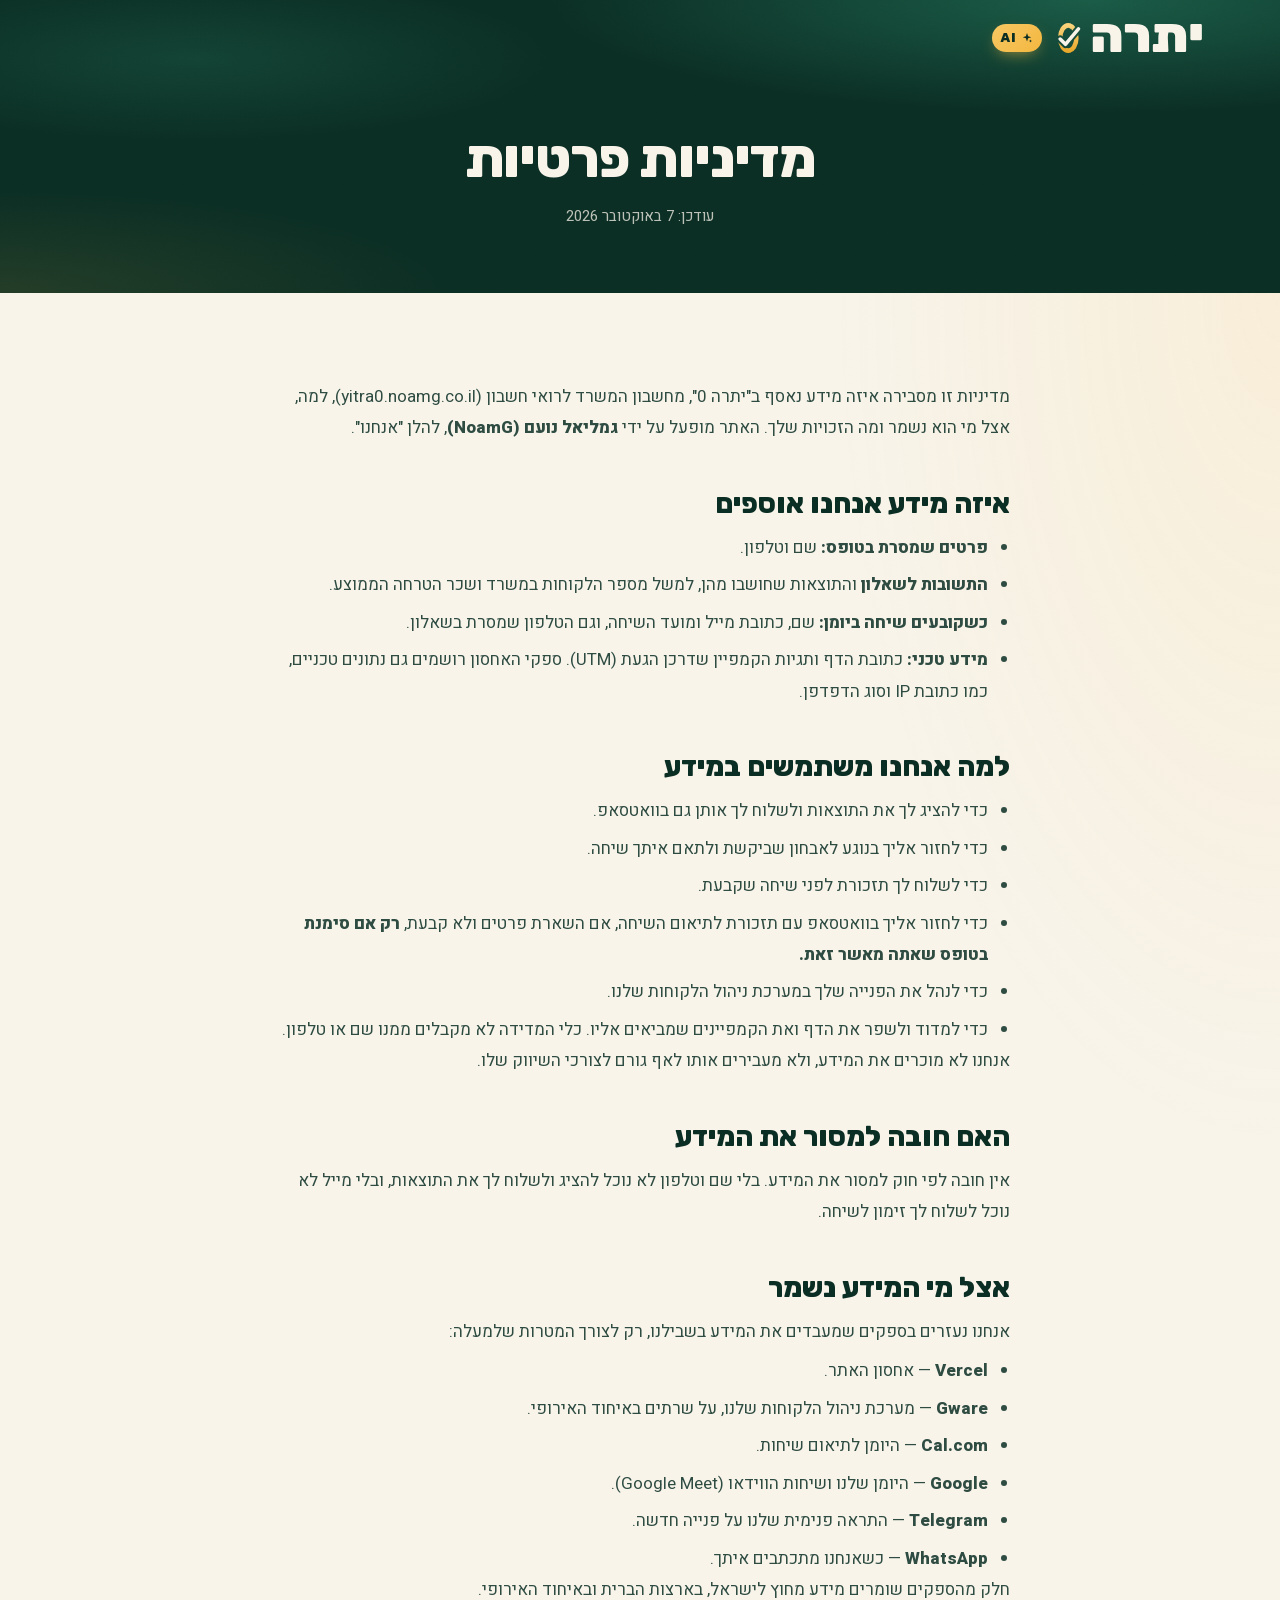
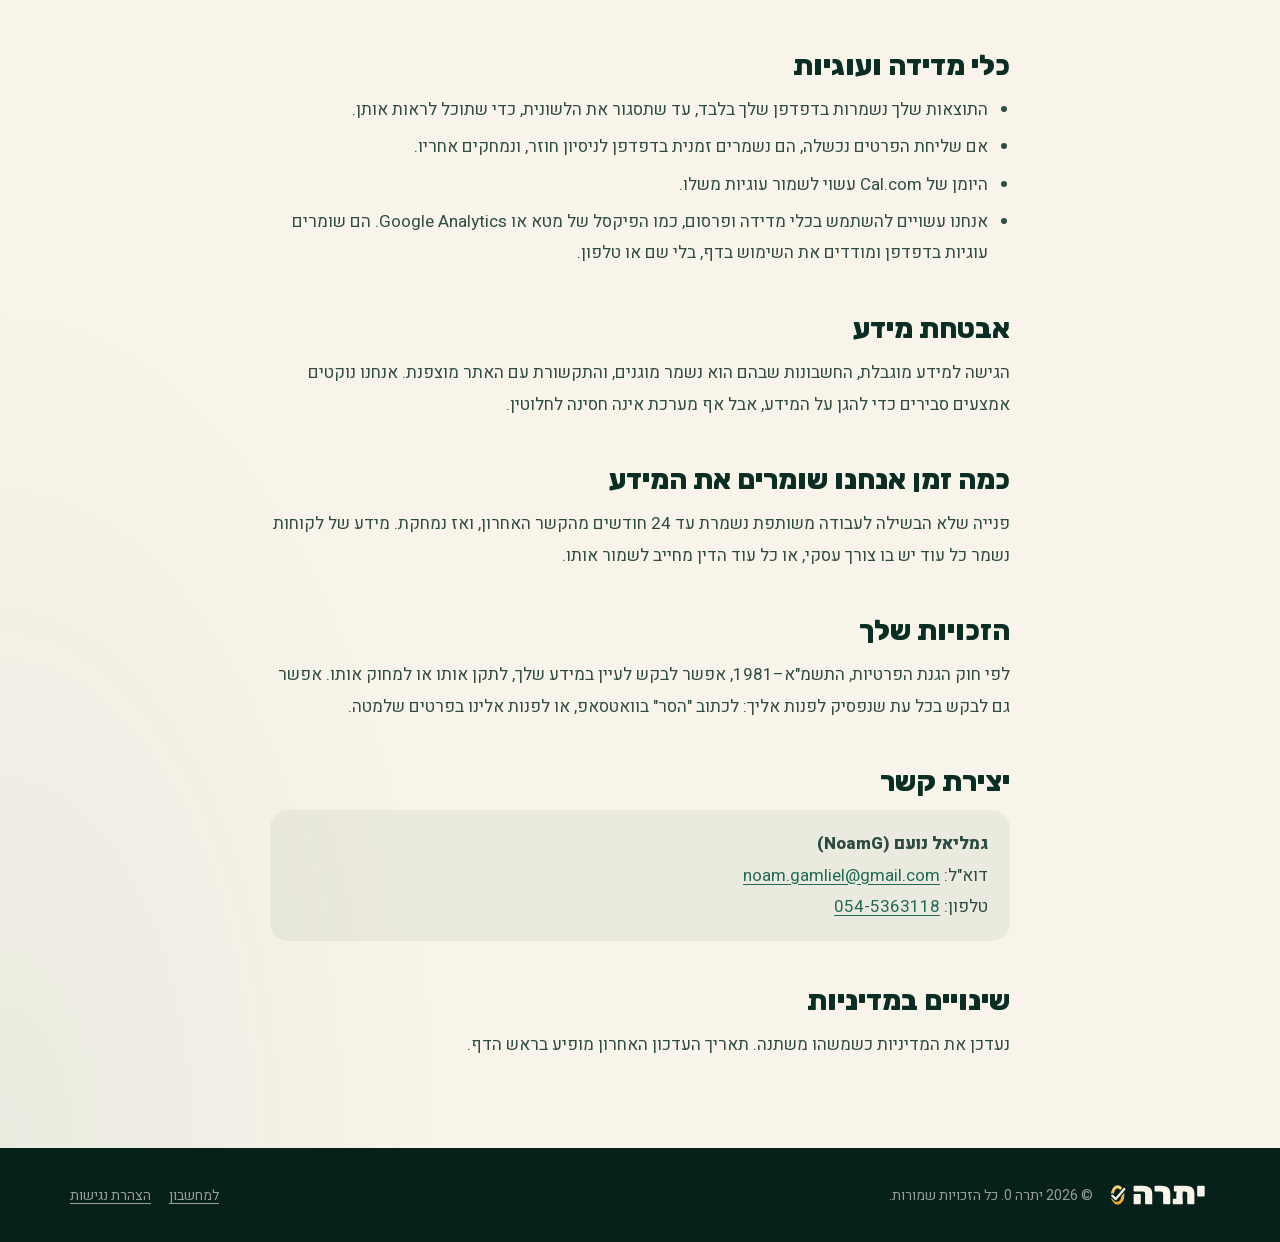
==== privacy.html @ 58375abf "feat(legal): privacy policy page, accessibility link, opt-in for WhatsApp follow-ups - privacy.html " ====
<!doctype html>
<html lang="he" dir="rtl">
<head>
<meta charset="utf-8">
<meta name="viewport" content="width=device-width, initial-scale=1, viewport-fit=cover">
<title>מדיניות פרטיות | יתרה 0</title>
<meta name="description" content="מדיניות הפרטיות של מחשבון המשרד לרואי חשבון יתרה 0: איזה מידע נאסף, למה, אצל מי הוא נשמר ומה הזכויות שלך.">
<meta name="theme-color" content="#0B2E24">
<link rel="canonical" href="https://yitra0.noamg.co.il/privacy.html">
<link rel="preload" href="fonts/heebo-hebrew.woff2" as="font" type="font/woff2" crossorigin>
<link rel="preload" href="fonts/rubik-hebrew.woff2" as="font" type="font/woff2" crossorigin>
<link rel="stylesheet" href="fonts.css?v=7">
<link rel="icon" href="logo/favicon-g.svg" type="image/svg+xml">
<link rel="icon" href="logo/favicon-g-32.png" type="image/png" sizes="32x32">
<link rel="apple-touch-icon" href="logo/favicon-g-180.png">
<link rel="stylesheet" href="styles.css?v=7">
<style>
  .legal-hero { padding-block: 128px 64px; text-align: center; }
  .legal-hero .container { position: relative; z-index: 2; }
  .legal-hero h1 { font-size: clamp(32px, 5vw, 54px); }
  .legal-hero .updated { margin-top: 14px; color: rgba(248, 244, 234, .75); font-size: 15px; }
  .legal { padding-block: clamp(48px, 7vw, 88px); }
  .legal .container { max-width: 780px; }
  .legal p, .legal li { font-size: 17px; line-height: 1.85; color: rgba(11, 46, 36, .85); }
  .legal p + p { margin-top: 12px; }
  .legal h2 { margin-top: 44px; margin-bottom: 12px; font-family: var(--font-display); font-weight: 800; font-size: clamp(22px, 2.6vw, 28px); color: var(--ink); }
  .legal h2:first-child { margin-top: 0; }
  .legal ul { margin: 8px 0 0; padding-inline-start: 22px; }
  .legal li + li { margin-top: 6px; }
  .legal a { color: var(--brand-600); text-decoration: underline; text-underline-offset: 3px; }
  .legal .contact { margin-top: 12px; padding: 18px 22px; border-radius: 18px; background: rgba(11, 46, 36, .05); }
</style>
</head>
<body>
<header class="site-header" id="siteHeader">
  <div class="container">
    <a class="logo" href="index.html" aria-label="לדף הבית">
      <img class="logo-img" src="logo/logo-dark.svg" alt="יתרה 0" width="160" height="40"><span class="ai-tag"><svg class="spark" viewBox="0 0 24 24" fill="currentColor" aria-hidden="true"><path d="M12 2l2.2 6.3L20.5 10.5l-6.3 2.2L12 19l-2.2-6.3L3.5 10.5l6.3-2.2z"/><path d="M19 15l.9 2.1L22 18l-2.1.9L19 21l-.9-2.1L16 18l2.1-.9z"/></svg>AI</span>
    </a>
  </div>
</header>

<main id="main">
<section class="legal-hero mesh-emerald noise">
  <div class="container">
    <h1 class="h-display">מדיניות פרטיות</h1>
    <p class="updated">עודכן: 7 באוקטובר 2026</p>
  </div>
</section>

<section class="legal mesh-cream">
  <div class="container">
    <p>מדיניות זו מסבירה איזה מידע נאסף ב&quot;יתרה 0&quot;, מחשבון המשרד לרואי חשבון (yitra0.noamg.co.il), למה, אצל מי הוא נשמר ומה הזכויות שלך. האתר מופעל על ידי <strong>גמליאל נועם (NoamG)</strong>, להלן &quot;אנחנו&quot;.</p>

    <h2>איזה מידע אנחנו אוספים</h2>
    <ul>
      <li><strong>פרטים שמסרת בטופס:</strong> שם וטלפון.</li>
      <li><strong>התשובות לשאלון</strong> והתוצאות שחושבו מהן, למשל מספר הלקוחות במשרד ושכר הטרחה הממוצע.</li>
      <li><strong>כשקובעים שיחה ביומן:</strong> שם, כתובת מייל ומועד השיחה, וגם הטלפון שמסרת בשאלון.</li>
      <li><strong>מידע טכני:</strong> כתובת הדף ותגיות הקמפיין שדרכן הגעת (UTM). ספקי האחסון רושמים גם נתונים טכניים, כמו כתובת IP וסוג הדפדפן.</li>
    </ul>

    <h2>למה אנחנו משתמשים במידע</h2>
    <ul>
      <li>כדי להציג לך את התוצאות ולשלוח לך אותן גם בוואטסאפ.</li>
      <li>כדי לחזור אליך בנוגע לאבחון שביקשת ולתאם איתך שיחה.</li>
      <li>כדי לשלוח לך תזכורת לפני שיחה שקבעת.</li>
      <li>כדי לחזור אליך בוואטסאפ עם תזכורת לתיאום השיחה, אם השארת פרטים ולא קבעת, <strong>רק אם סימנת בטופס שאתה מאשר זאת.</strong></li>
      <li>כדי לנהל את הפנייה שלך במערכת ניהול הלקוחות שלנו.</li>
      <li>כדי למדוד ולשפר את הדף ואת הקמפיינים שמביאים אליו. כלי המדידה לא מקבלים ממנו שם או טלפון.</li>
    </ul>
    <p>אנחנו לא מוכרים את המידע, ולא מעבירים אותו לאף גורם לצורכי השיווק שלו.</p>

    <h2>האם חובה למסור את המידע</h2>
    <p>אין חובה לפי חוק למסור את המידע. בלי שם וטלפון לא נוכל להציג ולשלוח לך את התוצאות, ובלי מייל לא נוכל לשלוח לך זימון לשיחה.</p>

    <h2>אצל מי המידע נשמר</h2>
    <p>אנחנו נעזרים בספקים שמעבדים את המידע בשבילנו, רק לצורך המטרות שלמעלה:</p>
    <ul>
      <li><strong>Vercel</strong> — אחסון האתר.</li>
      <li><strong>Gware</strong> — מערכת ניהול הלקוחות שלנו, על שרתים באיחוד האירופי.</li>
      <li><strong>Cal.com</strong> — היומן לתיאום שיחות.</li>
      <li><strong>Google</strong> — היומן שלנו ושיחות הווידאו (Google Meet).</li>
      <li><strong>Telegram</strong> — התראה פנימית שלנו על פנייה חדשה.</li>
      <li><strong>WhatsApp</strong> — כשאנחנו מתכתבים איתך.</li>
    </ul>
    <p>חלק מהספקים שומרים מידע מחוץ לישראל, בארצות הברית ובאיחוד האירופי.</p>

    <h2>כלי מדידה ועוגיות</h2>
    <ul>
      <li>התוצאות שלך נשמרות בדפדפן שלך בלבד, עד שתסגור את הלשונית, כדי שתוכל לראות אותן.</li>
      <li>אם שליחת הפרטים נכשלה, הם נשמרים זמנית בדפדפן לניסיון חוזר, ונמחקים אחריו.</li>
      <li>היומן של Cal.com עשוי לשמור עוגיות משלו.</li>
      <li>אנחנו עשויים להשתמש בכלי מדידה ופרסום, כמו הפיקסל של מטא או Google Analytics. הם שומרים עוגיות בדפדפן ומודדים את השימוש בדף, בלי שם או טלפון.</li>
    </ul>

    <h2>אבטחת מידע</h2>
    <p>הגישה למידע מוגבלת, החשבונות שבהם הוא נשמר מוגנים, והתקשורת עם האתר מוצפנת. אנחנו נוקטים אמצעים סבירים כדי להגן על המידע, אבל אף מערכת אינה חסינה לחלוטין.</p>

    <h2>כמה זמן אנחנו שומרים את המידע</h2>
    <p>פנייה שלא הבשילה לעבודה משותפת נשמרת עד 24 חודשים מהקשר האחרון, ואז נמחקת. מידע של לקוחות נשמר כל עוד יש בו צורך עסקי, או כל עוד הדין מחייב לשמור אותו.</p>

    <h2>הזכויות שלך</h2>
    <p>לפי חוק הגנת הפרטיות, התשמ&quot;א–1981, אפשר לבקש לעיין במידע שלך, לתקן אותו או למחוק אותו. אפשר גם לבקש בכל עת שנפסיק לפנות אליך: לכתוב &quot;הסר&quot; בוואטסאפ, או לפנות אלינו בפרטים שלמטה.</p>

    <h2>יצירת קשר</h2>
    <div class="contact">
      <p><strong>גמליאל נועם (NoamG)</strong><br>
      דוא&quot;ל: <a href="mailto:noam.gamliel@gmail.com">noam.gamliel@gmail.com</a><br>
      טלפון: <a href="tel:+972545363118" dir="ltr">054-5363118</a></p>
    </div>

    <h2>שינויים במדיניות</h2>
    <p>נעדכן את המדיניות כשמשהו משתנה. תאריך העדכון האחרון מופיע בראש הדף.</p>
  </div>
</section>
</main>

<footer class="footer">
  <div class="container">
    <span class="footer-brand"><img src="logo/logo-dark.svg" alt="יתרה 0" width="96" height="24"><span>© <span id="year">2026</span> יתרה 0. כל הזכויות שמורות.</span></span>
    <nav class="footer-links" aria-label="מידע משפטי"><a href="index.html">למחשבון</a><a href="https://noamg.co.il/accessibility" target="_blank" rel="noopener">הצהרת נגישות</a></nav>
  </div>
</footer>
<script>document.getElementById("year").textContent = new Date().getFullYear();</script>
</body>
</html>
---- fonts.css ----
/* פונטים מקומיים — Heebo ו-Rubik (רישיון SIL OFL), קבצים משתנים (wght), תת-קבוצות עברית ולטינית.
   הורדו מ-Google Fonts ונשמרו בתיקייה fonts/ כדי שהטעינה לא תהיה תלויה בשרת חיצוני. */

@font-face {
  font-family: 'Heebo';
  font-style: normal;
  font-weight: 400 900;
  font-display: swap;
  src: url('fonts/heebo-hebrew.woff2') format('woff2');
  unicode-range: U+0307-0308, U+0590-05FF, U+200C-2010, U+20AA, U+25CC, U+FB1D-FB4F;
}
@font-face {
  font-family: 'Heebo';
  font-style: normal;
  font-weight: 400 900;
  font-display: swap;
  src: url('fonts/heebo-latin.woff2') format('woff2');
  unicode-range: U+0000-00FF, U+0131, U+0152-0153, U+02BB-02BC, U+02C6, U+02DA, U+02DC, U+0304, U+0308, U+0329, U+2000-206F, U+20AC, U+2122, U+2191, U+2193, U+2212, U+2215, U+FEFF, U+FFFD;
}
@font-face {
  font-family: 'Rubik';
  font-style: normal;
  font-weight: 600 900;
  font-display: swap;
  src: url('fonts/rubik-hebrew.woff2') format('woff2');
  unicode-range: U+0307-0308, U+0590-05FF, U+200C-2010, U+20AA, U+25CC, U+FB1D-FB4F;
}
@font-face {
  font-family: 'Rubik';
  font-style: normal;
  font-weight: 600 900;
  font-display: swap;
  src: url('fonts/rubik-latin.woff2') format('woff2');
  unicode-range: U+0000-00FF, U+0131, U+0152-0153, U+02BB-02BC, U+02C6, U+02DA, U+02DC, U+0304, U+0308, U+0329, U+2000-206F, U+20AC, U+2122, U+2191, U+2193, U+2212, U+2215, U+FEFF, U+FFFD;
}
---- styles.css ----
/* ============================================================
   משפך שאלון — מחשבון ההפסדים השקט
   שפת עיצוב בהשראת noamgamliel.com:
   ירוק אמרלד עמוק + קרם חם + זהב · מש-גרדיאנטים · כפתורי זהב עם ברק
   ============================================================ */
:root {
  --brand-950: #06201A;
  --brand-900: #0B2E24;
  --brand-800: #0F3B2F;
  --brand-700: #17513F;
  --brand-600: #1F6A52;
  --cream: #F8F4EA;
  --cream-warm: #F3EADB;
  --ink: #0B2E24;
  --accent: #F4B740;
  --accent-bright: #F7C863;
  --accent-deep: #D99A1E;
  --loss: #E0583F;          /* הפסד על רקע קרם */
  --loss-light: #FF9B85;    /* הפסד על רקע כהה */
  --emerald: #0E9F6E;      /* אמרלד המותג — הצלחה/חיובי */
  --aqua: #2DD4BF;         /* אקווה — הדגשות AI בלבד (תבלין) */
  --save: var(--emerald);

  --radius: 24px;
  --radius-sm: 14px;
  --ease: cubic-bezier(.22, 1, .36, 1);
  --container: 1180px;
  --font-display: "Rubik", "Heebo", system-ui, sans-serif;
  --font: "Heebo", system-ui, -apple-system, "Segoe UI", Arial, sans-serif;
}

*, *::before, *::after { box-sizing: border-box; }
html { scroll-behavior: smooth; -webkit-text-size-adjust: 100%; background: var(--brand-950); }
body {
  margin: 0;
  font-family: var(--font);
  background: var(--cream);
  color: var(--ink);
  line-height: 1.65;
  font-size: 17px;
  -webkit-font-smoothing: antialiased;
  overflow-x: hidden;
}
img, svg { display: block; max-width: 100%; }
a { color: inherit; }
button { font: inherit; color: inherit; }
h1, h2, h3 { margin: 0; line-height: 1.15; }
p { margin: 0; }
strong { font-weight: 800; }
.container { width: 100%; max-width: var(--container); margin-inline: auto; padding-inline: 20px; }
.narrow { max-width: 780px; }
.center { text-align: center; }
.money { direction: ltr; unicode-bidi: isolate; white-space: nowrap; }
.sr-only { position: absolute; width: 1px; height: 1px; overflow: hidden; clip: rect(0 0 0 0); white-space: nowrap; }
:focus-visible { outline: 3px solid var(--accent); outline-offset: 3px; border-radius: 8px; }

.h-display, .h-section { font-family: var(--font-display); font-weight: 800; letter-spacing: -.02em; text-wrap: balance; }
.h-section { font-size: clamp(30px, 4.6vw, 54px); }

/* ---------- רקעי מש ---------- */
.mesh-emerald {
  background:
    radial-gradient(60% 55% at 85% 0%, rgba(31, 106, 82, .75), transparent 70%),
    radial-gradient(50% 50% at 0% 100%, rgba(244, 183, 64, .10), transparent 70%),
    radial-gradient(40% 40% at 15% 20%, rgba(23, 81, 63, .6), transparent 70%),
    var(--brand-900);
  color: var(--cream);
}
.mesh-deep {
  background:
    radial-gradient(55% 60% at 50% 0%, rgba(244, 183, 64, .12), transparent 70%),
    radial-gradient(60% 60% at 100% 100%, rgba(31, 106, 82, .55), transparent 70%),
    var(--brand-950);
  color: var(--cream);
}
.mesh-cream {
  background:
    radial-gradient(50% 50% at 100% 0%, rgba(244, 183, 64, .10), transparent 70%),
    radial-gradient(50% 50% at 0% 100%, rgba(23, 81, 63, .06), transparent 70%),
    var(--cream);
}
.mesh-cream-warm {
  background:
    radial-gradient(55% 55% at 0% 0%, rgba(244, 183, 64, .14), transparent 70%),
    var(--cream-warm);
}
.noise::after {
  content: ""; position: absolute; inset: 0; pointer-events: none; opacity: .05; mix-blend-mode: overlay;
  background-image: url("data:image/svg+xml,%3Csvg xmlns='http://www.w3.org/2000/svg' width='160' height='160'%3E%3Cfilter id='n'%3E%3CfeTurbulence type='fractalNoise' baseFrequency='.9' numOctaves='3'/%3E%3C/filter%3E%3Crect width='100%25' height='100%25' filter='url(%23n)'/%3E%3C/svg%3E");
}
.dot-grid {
  position: absolute; inset: 0; pointer-events: none;
  background-image: radial-gradient(rgba(248, 244, 234, .12) 1px, transparent 1px);
  background-size: 26px 26px;
  mask-image: radial-gradient(ellipse 60% 55% at 30% 40%, #000, transparent 75%);
}

/* ---------- פס התקדמות גלילה ---------- */
.scroll-progress {
  position: fixed; top: 0; inset-inline: 0; height: 3px; z-index: 60;
  background: linear-gradient(90deg, var(--accent-bright), var(--accent));
  transform-origin: right; transform: scaleX(0);
}

/* ---------- כותרת עליונה ---------- */
.site-header { position: fixed; top: 0; inset-inline: 0; z-index: 50; padding-block: 16px; transition: padding .3s var(--ease); }
.site-header::before {
  content: ""; position: absolute; inset: 0; opacity: 0; transition: opacity .4s var(--ease);
  background: rgba(11, 46, 36, .72); backdrop-filter: blur(18px);
  border-bottom: 1px solid rgba(244, 183, 64, .15);
  box-shadow: 0 10px 40px -16px rgba(11, 46, 36, .7);
}
.site-header.scrolled { padding-block: 10px; }
.site-header.scrolled::before { opacity: 1; }
.site-header .container { position: relative; display: flex; align-items: center; justify-content: space-between; gap: 16px; }
.logo { display: inline-flex; align-items: center; gap: 10px; min-height: 44px; font-family: var(--font-display); font-weight: 800; font-size: 20px; text-decoration: none; color: var(--cream); }
.logo-img { display: block; height: 40px; width: auto; }
.site-header.scrolled .logo-img { height: 34px; }
@media (max-width: 760px) { .logo-img { height: 32px; } }

/* ---------- תגיות ---------- */
.pill {
  display: inline-flex; align-items: center; gap: 8px;
  padding: 7px 16px; border-radius: 999px;
  background: rgba(244, 183, 64, .15); color: var(--accent);
  border: 1px solid rgba(244, 183, 64, .3);
  font-size: 14px; font-weight: 700;
}
.pill svg { width: 15px; height: 15px; flex: none; }
.pill-dot { width: 7px; height: 7px; border-radius: 50%; background: var(--accent); box-shadow: 0 0 0 4px rgba(244, 183, 64, .2); animation: blink 2s infinite; }
@keyframes blink { 50% { opacity: .35; } }
.eyebrow { display: inline-block; font-size: 15px; font-weight: 800; letter-spacing: .01em; color: var(--brand-600); text-transform: uppercase; }
.on-dark .eyebrow, .mesh-emerald .eyebrow, .mesh-deep .eyebrow { color: var(--accent); }

.text-accent { color: var(--accent); }
.text-loss { color: var(--loss); }
.on-dark .text-loss, .mesh-emerald .text-loss, .mesh-deep .text-loss { color: var(--loss-light); }
.text-grad {
  background: linear-gradient(90deg, var(--accent-bright), var(--accent) 60%, var(--accent-deep));
  -webkit-background-clip: text; background-clip: text; color: transparent;
}
.mark {
  background: linear-gradient(transparent 60%, rgba(244, 183, 64, .45) 60%);
  padding-inline: 3px;
}

/* ---------- כפתורים ---------- */
.btn {
  position: relative; overflow: hidden; isolation: isolate;
  display: inline-flex; align-items: center; justify-content: center; gap: 10px;
  min-height: 58px; padding: 15px 34px;
  border: 0; border-radius: 999px; cursor: pointer;
  font-size: 18px; font-weight: 800; text-decoration: none; text-align: center; line-height: 1.3;
  transition: transform .3s var(--ease), box-shadow .3s var(--ease), background .3s;
}
.btn svg { width: 20px; height: 20px; flex: none; transition: transform .3s var(--ease); }
.btn-primary {
  background: linear-gradient(180deg, var(--accent-bright), var(--accent));
  color: var(--brand-900);
  box-shadow: 0 12px 32px -10px rgba(244, 183, 64, .55), inset 0 1px 0 rgba(255, 255, 255, .5), inset 0 -2px 0 rgba(0, 0, 0, .08);
}
.btn-primary:hover { transform: translateY(-2px); box-shadow: 0 18px 42px -10px rgba(244, 183, 64, .7), inset 0 1px 0 rgba(255, 255, 255, .5); }
.btn-primary:hover svg { transform: translateX(-4px); }
.btn-primary:active { transform: translateY(0); }
/* אפקט ברק */
.shine::before {
  content: ""; position: absolute; inset: 0; z-index: -1;
  background: linear-gradient(105deg, transparent 35%, rgba(255, 255, 255, .55) 50%, transparent 65%);
  transform: translateX(120%); animation: shine 4.2s var(--ease) infinite;
}
@keyframes shine { 0%, 55% { transform: translateX(120%); } 85%, 100% { transform: translateX(-120%); } }
.btn-dark { background: var(--brand-900); color: var(--cream); box-shadow: 0 14px 30px -12px rgba(11, 46, 36, .6); }
.btn-dark:hover { transform: translateY(-2px); background: var(--brand-800); }
.btn-wa { background: #25D366; color: #052E16; box-shadow: 0 14px 30px -12px rgba(37, 211, 102, .6); }
.btn-wa:hover { transform: translateY(-2px); }
.btn-block { width: 100%; }
.btn[disabled] { opacity: .7; cursor: progress; }
.cta-meta { margin-top: 14px; font-size: 14px; display: flex; flex-wrap: wrap; gap: 6px 18px; opacity: .8; }
.cta-meta span { display: inline-flex; align-items: center; gap: 6px; }
.cta-meta svg { width: 15px; height: 15px; color: var(--accent); }

/* ---------- סקשנים וכרטיסים ---------- */
section { position: relative; overflow: hidden; }
.section { padding-block: clamp(76px, 10vw, 136px); }
.section-head { max-width: 820px; }
.section-head .h-section { margin-top: 14px; }
.section-sub { margin-top: 18px; font-size: clamp(17px, 1.6vw, 20px); opacity: .78; line-height: 1.7; }

.card {
  position: relative;
  background: #fff;
  border: 1px solid rgba(23, 81, 63, .1);
  border-radius: var(--radius);
  padding: 30px;
  box-shadow: 0 1px 2px rgba(11, 46, 36, .04), 0 18px 40px -26px rgba(11, 46, 36, .25);
}
.card-dark {
  background: linear-gradient(160deg, var(--brand-700), var(--brand-900) 70%);
  color: var(--cream);
  border: 1px solid rgba(244, 183, 64, .18);
  box-shadow: 0 30px 60px -30px rgba(11, 46, 36, .8);
}
.card-glass {
  background: rgba(248, 244, 234, .04);
  border: 1px solid rgba(248, 244, 234, .1);
  border-radius: var(--radius);
  padding: 28px;
  backdrop-filter: blur(6px);
}
.icon-tile { width: 52px; height: 52px; border-radius: 16px; display: grid; place-items: center; flex: none; }
.icon-tile svg { width: 25px; height: 25px; }
.tile-accent { background: linear-gradient(135deg, var(--accent-bright), var(--accent)); color: var(--brand-900); box-shadow: 0 10px 24px -10px rgba(244, 183, 64, .6); }
.tile-loss { background: rgba(224, 88, 63, .1); color: var(--loss); }


/* ---------- אנימציות גלילה ---------- */
.reveal { opacity: 0; transform: translateY(26px); transition: opacity .9s var(--ease), transform .9s var(--ease); }
.reveal.in { opacity: 1; transform: none; }

/* ---------- פוטר ---------- */
.footer { padding-block: 34px; background: var(--brand-950); color: rgba(248, 244, 234, .6); font-size: 14px; }
.footer .container { display: flex; flex-wrap: wrap; gap: 10px 24px; justify-content: space-between; align-items: center; }

/* ---------- וואטסאפ צף ---------- */
.wa-float {
  position: fixed; bottom: 22px; left: 22px; z-index: 40;
  width: 58px; height: 58px; border-radius: 50%; display: grid; place-items: center;
  background: #25D366; color: #fff; box-shadow: 0 14px 30px -8px rgba(37, 211, 102, .6);
  transition: transform .3s var(--ease);
}
.wa-float:hover { transform: scale(1.08); }
.wa-float svg { width: 30px; height: 30px; }

/* ---------- CTA דביק במובייל ---------- */
.sticky-cta {
  position: fixed; inset-inline: 0; bottom: 0; z-index: 45; display: none;
  padding: 12px 16px calc(12px + env(safe-area-inset-bottom));
  background: rgba(11, 46, 36, .9); backdrop-filter: blur(14px);
  border-top: 1px solid rgba(244, 183, 64, .2);
  transform: translateY(110%); transition: transform .45s var(--ease);
}
.sticky-cta.show { transform: none; }
.sticky-cta .btn { min-height: 52px; font-size: 17px; }

@media (max-width: 760px) {
  body { font-size: 16.5px; }
  .card, .card-glass { padding: 22px; }
  .btn { width: 100%; padding-inline: 22px; font-size: 17px; }
  .sticky-cta { display: block; }
  .wa-float { bottom: 88px; left: 16px; width: 52px; height: 52px; }
}

@media (prefers-reduced-motion: reduce) {
  *, *::before, *::after { animation: none !important; transition: none !important; scroll-behavior: auto !important; }
  .reveal { opacity: 1; transform: none; }
}

/* ---------- לוגו בפוטר ---------- */
.footer-brand { display: inline-flex; align-items: center; gap: 14px; flex-wrap: wrap; }
.footer-brand img { height: 26px; width: auto; }
.footer-links { display: inline-flex; flex-wrap: wrap; gap: 6px 18px; }
.footer-links a { color: inherit; text-decoration: underline; text-underline-offset: 3px; }
.footer-links a:hover { color: var(--cream); }

/* ---------- תג מוצר (אייקון + שם) ---------- */
.brand-chip { display: inline-flex; align-items: center; flex-wrap: wrap; gap: 10px; padding: 6px 16px 6px 6px; border-radius: 999px; background: rgba(248, 244, 234, .06); border: 1px solid rgba(244, 183, 64, .3); font-weight: 700; font-size: 15px; }
.brand-chip img { width: 30px; height: 30px; border-radius: 9px; }
.brand-chip b { font-family: var(--font-display); color: var(--accent); }

/* ---------- תגיות AI ---------- */
.spark { width: 1em; height: 1em; flex: none; }
.ai-tag { display: inline-flex; align-items: center; gap: 4px; padding: 3px 9px; border-radius: 999px; font-family: var(--font-display); font-weight: 800; font-size: 13px; letter-spacing: .04em; color: var(--brand-900); background: linear-gradient(135deg, var(--accent-bright), var(--accent)); box-shadow: 0 6px 16px -6px rgba(244, 183, 64, .7); }
.ai-tag .spark { width: 12px; height: 12px; }
.ai-pill { display: inline-flex; align-items: center; gap: 8px; padding: 6px 14px; border-radius: 999px; font-weight: 800; font-size: 14px; color: var(--accent); background: linear-gradient(90deg, rgba(244, 183, 64, .18), rgba(45, 212, 191, .14)); border: 1px solid rgba(244, 183, 64, .4); }
.ai-pill .spark { width: 15px; height: 15px; animation: twinkle 2.4s ease-in-out infinite; }
@keyframes twinkle { 50% { transform: scale(.8) rotate(20deg); opacity: .7; } }
.ai-grad { background: linear-gradient(90deg, #F7C863, #F4B740 40%, var(--aqua)); -webkit-background-clip: text; background-clip: text; color: transparent; }
.site-header .btn { white-space: nowrap; width: auto; }
@media (max-width: 420px) { .site-header .btn { padding: 8px 14px !important; font-size: 14px !important; } }

/* ---------- מובייל: מרווחים הדוקים יותר בכל הדפים ---------- */
@media (max-width: 760px) {
  .section { padding-block: 56px; }
  .h-section { font-size: 27px; }
  .section-sub { font-size: 15.5px; margin-top: 12px; }
  .wa-float { width: 48px; height: 48px; bottom: 84px; }
  .wa-float svg { width: 26px; height: 26px; }
}

/* ---------- מובייל: הכפתור הדביק לא מסתיר את הפוטר ---------- */
@media (max-width: 760px) {
  /* הריווח לכפתור הדביק יושב על הפוטר (ולא על ה-body), כדי שלא תיחשף רצועה בהירה מתחתיו */
  body:has(.sticky-cta) .footer { padding-bottom: calc(34px + 78px + env(safe-area-inset-bottom)); }
  .footer .container { flex-direction: column; align-items: flex-start; gap: 8px; }
}

/* ---------- מסכים צרים במיוחד (iPhone SE וכד׳) ---------- */
@media (max-width: 380px) {
  .container { padding-inline: 16px; }
  .site-header .btn { display: none; }                  /* הכפתור הדביק בתחתית עושה את אותה עבודה */
  .logo-img { height: 28px; }
  .h-section { font-size: 24px; }
  .btn { font-size: 16px; padding-inline: 16px; }
}
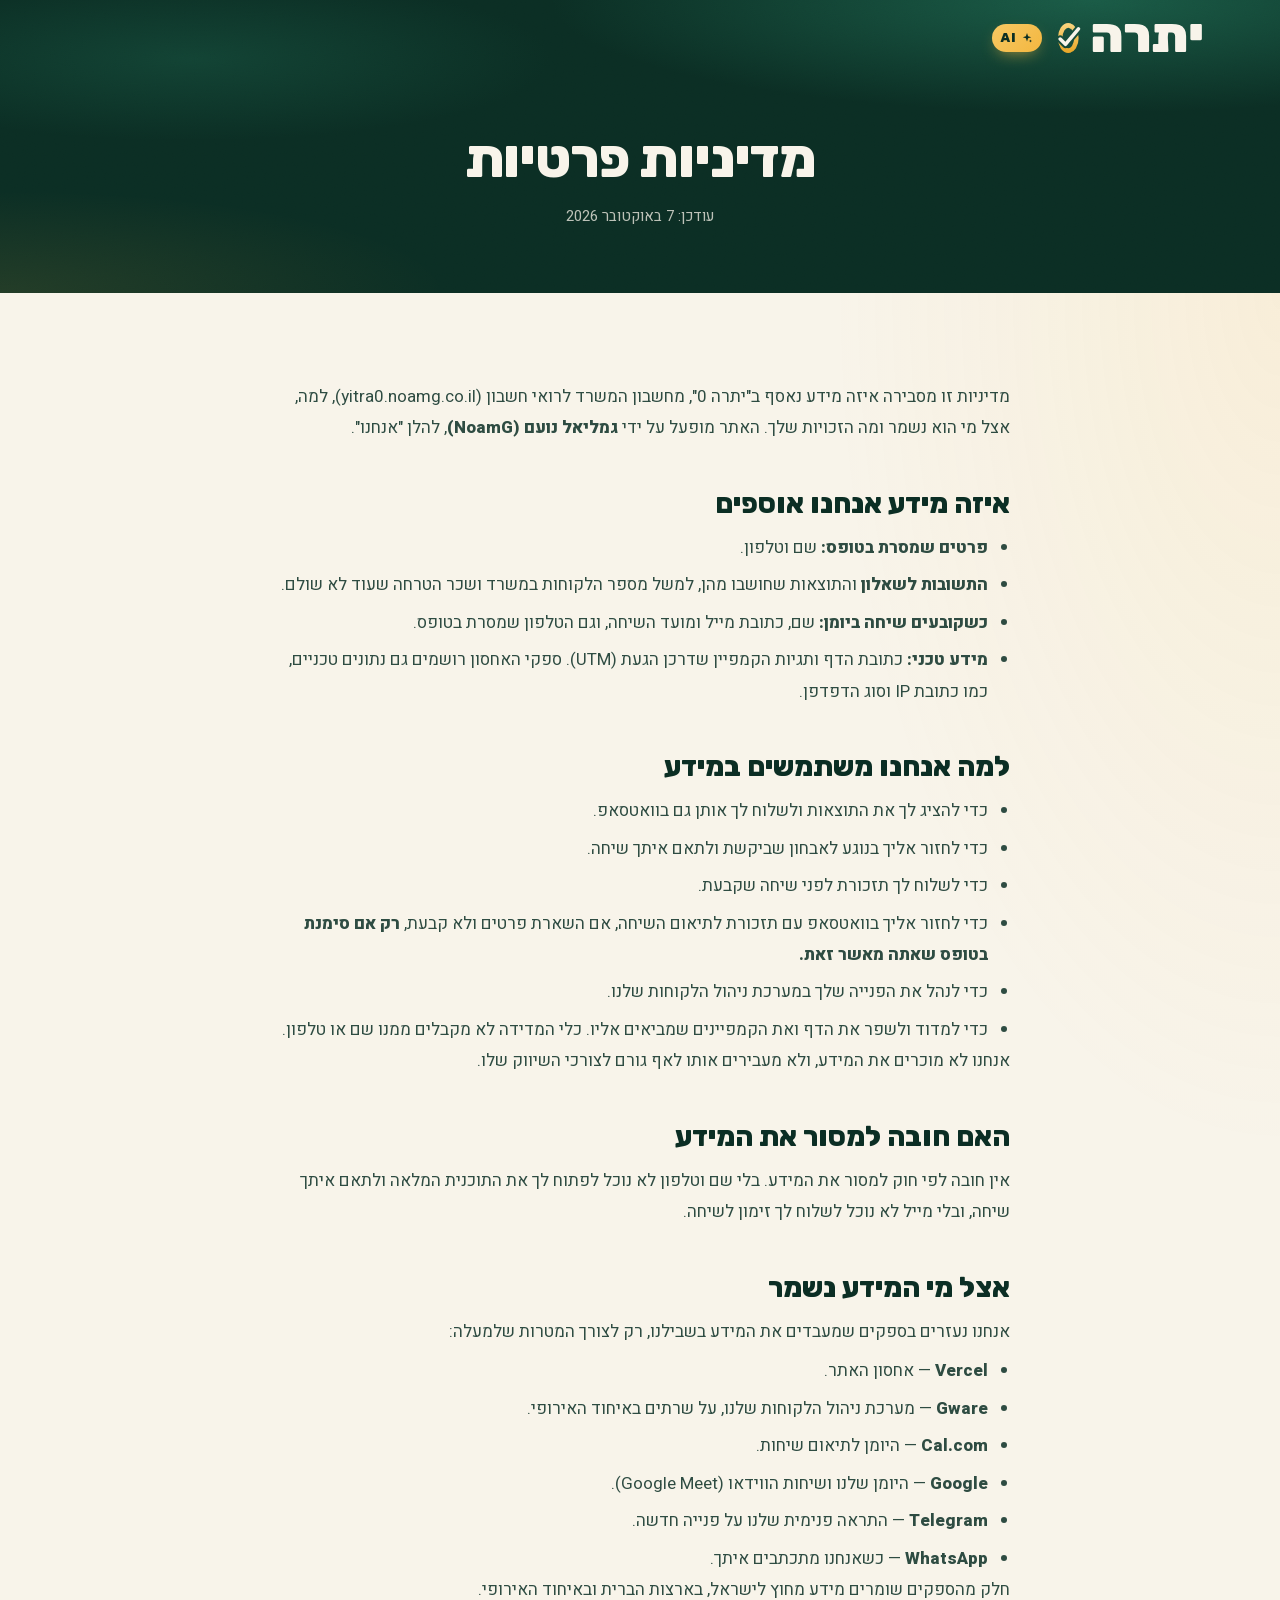
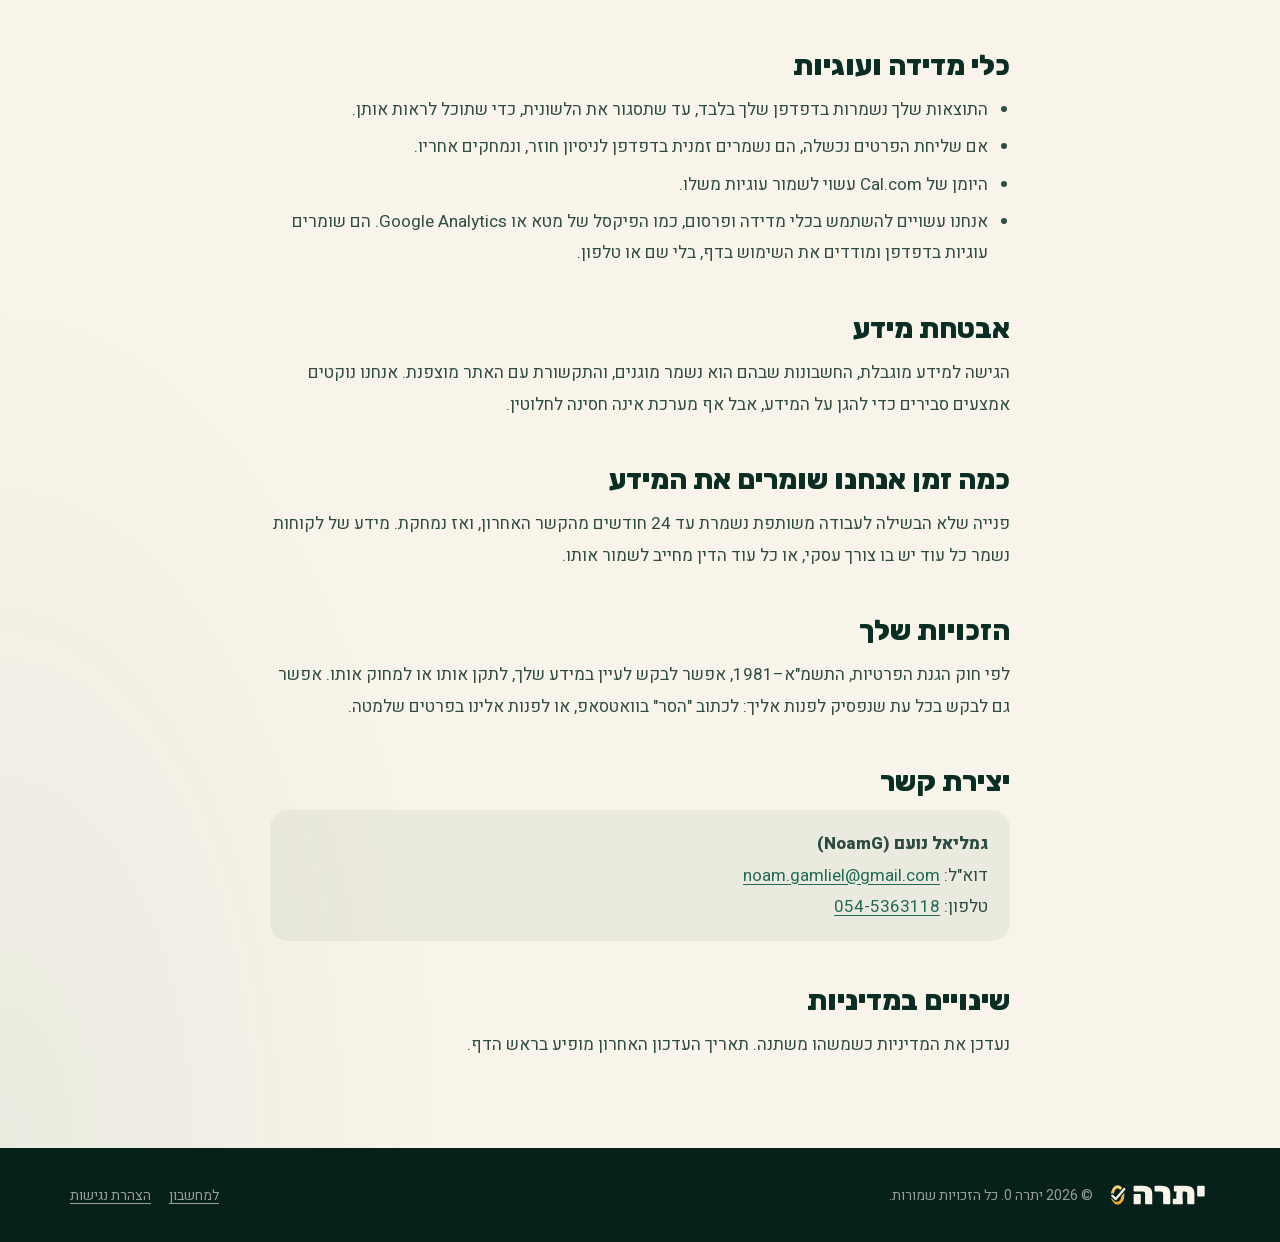
==== commit de0c6e39: "feat(quiz): pain quiz v3, range numbers, blurred plan unlocked by one form - Quiz: 6 pain questions " ====
--- a/privacy.html
+++ b/privacy.html
@@ -9,11 +9,11 @@
 <link rel="canonical" href="https://yitra0.noamg.co.il/privacy.html">
 <link rel="preload" href="fonts/heebo-hebrew.woff2" as="font" type="font/woff2" crossorigin>
 <link rel="preload" href="fonts/rubik-hebrew.woff2" as="font" type="font/woff2" crossorigin>
-<link rel="stylesheet" href="fonts.css?v=7">
+<link rel="stylesheet" href="fonts.css?v=12">
 <link rel="icon" href="logo/favicon-g.svg" type="image/svg+xml">
 <link rel="icon" href="logo/favicon-g-32.png" type="image/png" sizes="32x32">
 <link rel="apple-touch-icon" href="logo/favicon-g-180.png">
-<link rel="stylesheet" href="styles.css?v=7">
+<link rel="stylesheet" href="styles.css?v=12">
 <style>
   .legal-hero { padding-block: 128px 64px; text-align: center; }
   .legal-hero .container { position: relative; z-index: 2; }
@@ -55,8 +55,8 @@
     <h2>איזה מידע אנחנו אוספים</h2>
     <ul>
       <li><strong>פרטים שמסרת בטופס:</strong> שם וטלפון.</li>
-      <li><strong>התשובות לשאלון</strong> והתוצאות שחושבו מהן, למשל מספר הלקוחות במשרד ושכר הטרחה הממוצע.</li>
-      <li><strong>כשקובעים שיחה ביומן:</strong> שם, כתובת מייל ומועד השיחה, וגם הטלפון שמסרת בשאלון.</li>
+      <li><strong>התשובות לשאלון</strong> והתוצאות שחושבו מהן, למשל מספר הלקוחות במשרד ושכר הטרחה שעוד לא שולם.</li>
+      <li><strong>כשקובעים שיחה ביומן:</strong> שם, כתובת מייל ומועד השיחה, וגם הטלפון שמסרת בטופס.</li>
       <li><strong>מידע טכני:</strong> כתובת הדף ותגיות הקמפיין שדרכן הגעת (UTM). ספקי האחסון רושמים גם נתונים טכניים, כמו כתובת IP וסוג הדפדפן.</li>
     </ul>
 
@@ -72,7 +72,7 @@
     <p>אנחנו לא מוכרים את המידע, ולא מעבירים אותו לאף גורם לצורכי השיווק שלו.</p>
 
     <h2>האם חובה למסור את המידע</h2>
-    <p>אין חובה לפי חוק למסור את המידע. בלי שם וטלפון לא נוכל להציג ולשלוח לך את התוצאות, ובלי מייל לא נוכל לשלוח לך זימון לשיחה.</p>
+    <p>אין חובה לפי חוק למסור את המידע. בלי שם וטלפון לא נוכל לפתוח לך את התוכנית המלאה ולתאם איתך שיחה, ובלי מייל לא נוכל לשלוח לך זימון לשיחה.</p>
 
     <h2>אצל מי המידע נשמר</h2>
     <p>אנחנו נעזרים בספקים שמעבדים את המידע בשבילנו, רק לצורך המטרות שלמעלה:</p>
